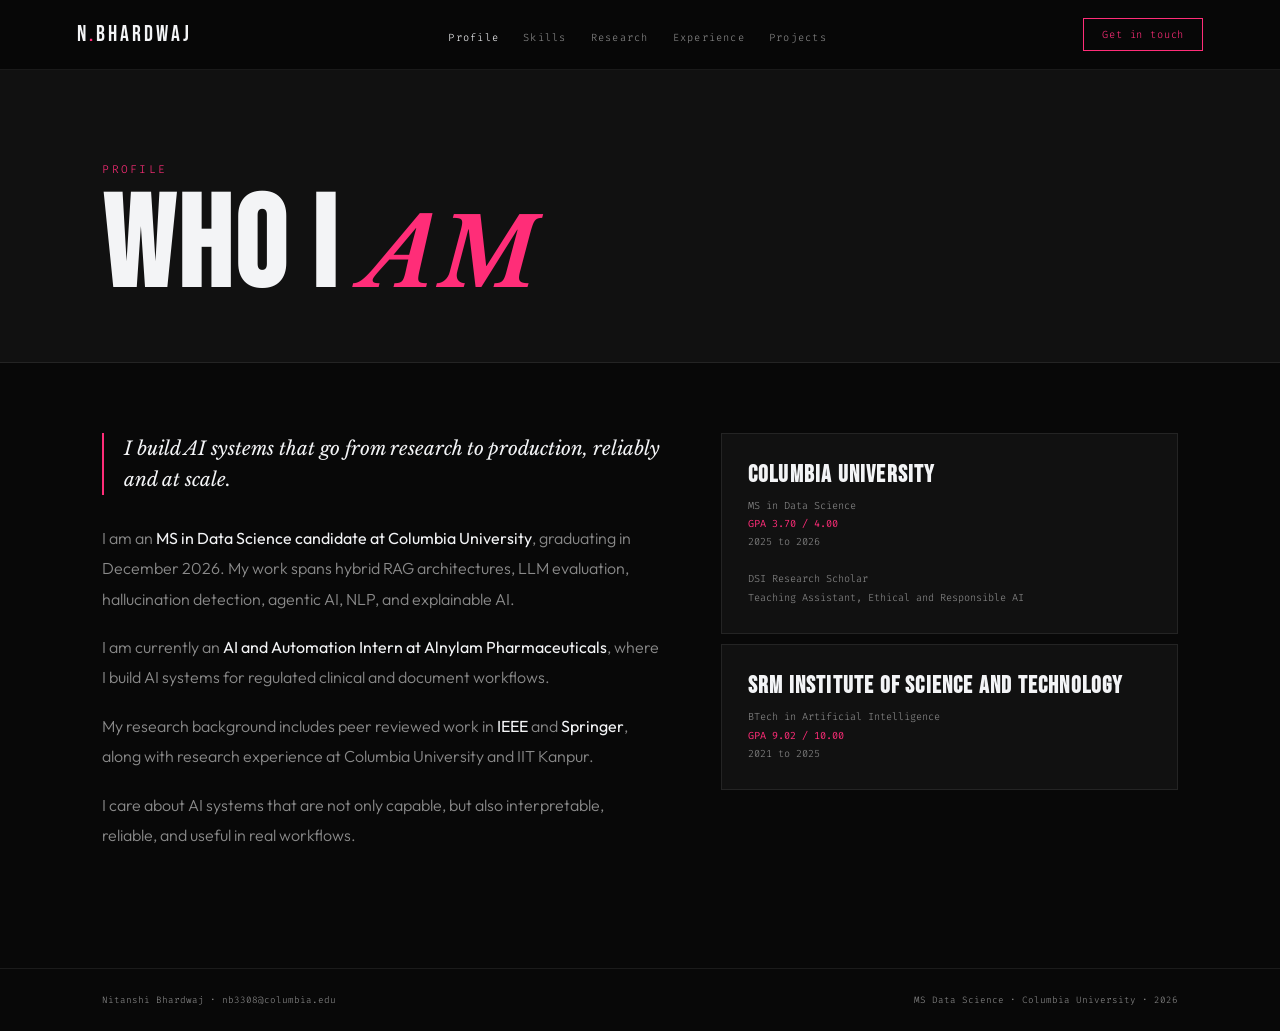
==== about.html @ 524f8d80 "Add about.html" ====
<!DOCTYPE html>
<html lang="en">
<head>
<meta charset="UTF-8"/>
<meta name="viewport" content="width=device-width,initial-scale=1.0"/>
<title>Profile | Nitanshi Bhardwaj</title>
<meta name="description" content="Nitanshi Bhardwaj, Columbia MS Data Science, AI and Machine Learning portfolio"/>
<link href="https://fonts.googleapis.com/css2?family=Bebas+Neue&family=Fira+Code:wght@300;400;500&family=Libre+Baskerville:ital,wght@0,400;0,700;1,400&family=Outfit:wght@300;400;500&display=swap" rel="stylesheet"/>
<link rel="stylesheet" href="assets/site.css"/>
</head><body><nav>
<a class="nav-mark" href="index.html">N<span>.</span>BHARDWAJ</a>
<ul class="nav-links">
<li><a class="active" href="about.html">Profile</a></li>
<li><a class="" href="skills.html">Skills</a></li>
<li><a class="" href="research.html">Research</a></li>
<li><a class="" href="experience.html">Experience</a></li>
<li><a class="" href="projects.html">Projects</a></li>
</ul>
<a class="nav-cta" href="contact.html">Get in touch</a>
</nav>
<header class="page-head"><div class="kicker">Profile</div><h1>WHO I <em>AM</em></h1></header>
<main class="page"><div class="content-grid">
<div class="prose"><div class="quote">I build AI systems that go from research to production, reliably and at scale.</div>
<p>I am an <strong>MS in Data Science candidate at Columbia University</strong>, graduating in December 2026. My work spans hybrid RAG architectures, LLM evaluation, hallucination detection, agentic AI, NLP, and explainable AI.</p>
<p>I am currently an <strong>AI and Automation Intern at Alnylam Pharmaceuticals</strong>, where I build AI systems for regulated clinical and document workflows.</p>
<p>My research background includes peer reviewed work in <strong>IEEE</strong> and <strong>Springer</strong>, along with research experience at Columbia University and IIT Kanpur.</p>
<p>I care about AI systems that are not only capable, but also interpretable, reliable, and useful in real workflows.</p></div>
<div><div class="info-card"><h3>Columbia University</h3><div class="meta">MS in Data Science<br/><strong>GPA 3.70 / 4.00</strong><br/>2025 to 2026<br/><br/>DSI Research Scholar<br/>Teaching Assistant, Ethical and Responsible AI</div></div>
<div class="info-card"><h3>SRM Institute of Science and Technology</h3><div class="meta">BTech in Artificial Intelligence<br/><strong>GPA 9.02 / 10.00</strong><br/>2021 to 2025</div></div></div>
</div></main><footer><span>Nitanshi Bhardwaj · nb3308@columbia.edu</span><span>MS Data Science · Columbia University · 2026</span></footer><script src="assets/site.js"></script></body></html>
---- assets/site.css ----
:root{
  --black:#080808;
  --dark:#111111;
  --dark2:#181818;
  --fuchsia:#FF2D78;
  --f2:rgba(255,45,120,.09);
  --white:#F3F4F6;
  --off:#8A8A8A;
  --border:rgba(255,255,255,.08);
  --green:#00E5A0;
  --blue:#4FC3F7;
  --purple:#A78BFA;
}
*{box-sizing:border-box;margin:0;padding:0}
html{scroll-behavior:smooth}
body{background:var(--black);color:var(--white);font-family:'Outfit',sans-serif;font-weight:300;min-height:100vh}
a{color:inherit}
nav{position:sticky;top:0;z-index:50;padding:18px 6vw;display:flex;align-items:center;justify-content:space-between;border-bottom:1px solid var(--border);background:rgba(8,8,8,.92);backdrop-filter:blur(18px)}
.nav-mark{font-family:'Bebas Neue',sans-serif;font-size:1.35rem;letter-spacing:.14em;text-decoration:none}
.nav-mark span{color:var(--fuchsia)}
.nav-links{display:flex;gap:24px;list-style:none}
.nav-links a{font-family:'Fira Code',monospace;font-size:.65rem;color:var(--off);text-decoration:none;letter-spacing:.12em;transition:.2s}
.nav-links a:hover,.nav-links a.active{color:var(--white)}
.nav-cta{padding:9px 18px;border:1px solid var(--fuchsia);font-family:'Fira Code',monospace;font-size:.65rem;color:var(--fuchsia);text-decoration:none;letter-spacing:.08em}
.nav-cta:hover{background:var(--fuchsia);color:var(--black)}
.hero{min-height:68vh;padding:100px 8vw 64px;display:flex;align-items:flex-end;position:relative;overflow:hidden;border-bottom:1px solid var(--border)}
.hero::before{content:'';position:absolute;inset:-20%;background:
radial-gradient(circle at 80% 25%,rgba(255,45,120,.13),transparent 28%),
radial-gradient(circle at 15% 75%,rgba(79,195,247,.07),transparent 28%);
animation:drift 12s ease-in-out infinite alternate}
.hero::after{content:'';position:absolute;inset:0;background-image:linear-gradient(rgba(255,255,255,.025) 1px,transparent 1px),linear-gradient(90deg,rgba(255,255,255,.025) 1px,transparent 1px);background-size:34px 34px;mask-image:linear-gradient(to bottom,black,transparent 90%)}
.hero-inner{position:relative;z-index:2;max-width:1050px}
.kicker{font-family:'Fira Code',monospace;color:var(--fuchsia);letter-spacing:.2em;text-transform:uppercase;font-size:.7rem;margin-bottom:16px}
.hero h1,.page-head h1{font-family:'Bebas Neue',sans-serif;font-size:clamp(4rem,10vw,9rem);line-height:.88;letter-spacing:.025em}
.hero h1 em,.page-head h1 em{font-family:'Libre Baskerville',serif;font-style:italic;color:var(--fuchsia);font-size:.74em}
.hero-copy{max-width:700px;color:var(--off);font-size:1rem;line-height:1.85;margin-top:28px}
.hero-copy strong{color:var(--white);font-weight:400}
.hero-actions{display:flex;gap:10px;flex-wrap:wrap;margin-top:28px}
.btn{display:inline-flex;align-items:center;gap:9px;padding:12px 20px;border:1px solid var(--border);font-family:'Fira Code',monospace;font-size:.66rem;text-decoration:none;letter-spacing:.08em;color:var(--off);transition:.2s}
.btn:hover{color:var(--white);border-color:var(--white)}
.btn.primary{color:var(--fuchsia);border-color:rgba(255,45,120,.45);background:var(--f2)}
.btn.primary:hover{background:var(--fuchsia);color:var(--black);border-color:var(--fuchsia)}
.home-sections{padding:80px 8vw 100px}
.section-grid{display:grid;grid-template-columns:repeat(2,minmax(0,1fr));gap:2px;background:var(--border);border:1px solid var(--border)}
.section-card{background:var(--black);min-height:190px;padding:34px;display:flex;flex-direction:column;justify-content:space-between;text-decoration:none;position:relative;overflow:hidden;transition:.25s}
.section-card:hover{background:var(--dark)}
.section-card::before{content:'';position:absolute;left:0;top:0;width:100%;height:1px;background:var(--fuchsia);transform:scaleX(0);transform-origin:left;transition:.45s}
.section-card:hover::before{transform:scaleX(1)}
.section-index{font-family:'Fira Code',monospace;color:rgba(255,45,120,.5);font-size:.62rem;letter-spacing:.14em}
.section-title{font-family:'Bebas Neue',sans-serif;font-size:clamp(2rem,4vw,3.7rem);letter-spacing:.04em}
.section-arrow{font-family:'Fira Code',monospace;color:var(--off);font-size:.7rem;transition:.2s}
.section-card:hover .section-arrow{color:var(--fuchsia);transform:translateX(5px)}
.projects-preview{grid-column:1/-1;min-height:auto}
.project-mini-list{display:grid;grid-template-columns:repeat(2,minmax(0,1fr));gap:1px;background:var(--border);margin-top:22px}
.project-mini{background:var(--black);padding:22px;text-decoration:none;transition:.2s}
.project-mini:hover{background:var(--dark2)}
.project-mini h3{font-family:'Libre Baskerville',serif;font-size:1rem;line-height:1.4;margin-bottom:12px}
.tags{display:flex;flex-wrap:wrap;gap:6px}
.tag{padding:4px 9px;border:1px solid var(--border);font-family:'Fira Code',monospace;font-size:.58rem;color:var(--off)}
.page-head{padding:92px 8vw 56px;border-bottom:1px solid var(--border);background:var(--dark)}
.page-head p{max-width:680px;color:var(--off);line-height:1.8;margin-top:20px}
.page{padding:70px 8vw 100px;max-width:1280px;margin:0 auto}
.content-grid{display:grid;grid-template-columns:1.1fr .9fr;gap:60px}
.prose p{color:var(--off);line-height:1.9;margin-bottom:18px;font-size:1rem}
.prose strong{color:var(--white);font-weight:400}
.quote{font-family:'Libre Baskerville',serif;font-style:italic;font-size:1.18rem;line-height:1.65;border-left:2px solid var(--fuchsia);padding-left:20px;margin-bottom:28px}
.info-card{border:1px solid var(--border);background:var(--dark);padding:26px;margin-bottom:10px}
.info-card h3{font-family:'Bebas Neue',sans-serif;font-size:1.5rem;letter-spacing:.05em;margin-bottom:8px}
.meta{font-family:'Fira Code',monospace;font-size:.64rem;color:var(--off);line-height:1.8}
.meta strong{color:var(--fuchsia);font-weight:400}
.skill-group{padding:28px 0;border-bottom:1px solid var(--border)}
.skill-group:first-child{border-top:1px solid var(--border)}
.skill-group h3{font-family:'Fira Code',monospace;text-transform:uppercase;letter-spacing:.14em;font-size:.68rem;color:var(--fuchsia);margin-bottom:16px}
.skill-pills{display:flex;flex-wrap:wrap;gap:8px}
.skill-pill{padding:7px 12px;border:1px solid var(--border);color:var(--off);font-size:.86rem;transition:.2s}
.skill-pill:hover{border-color:var(--fuchsia);color:var(--fuchsia)}
.timeline{display:flex;flex-direction:column}
.timeline-item{display:grid;grid-template-columns:160px 1fr;gap:42px;padding:36px 0;border-bottom:1px solid var(--border)}
.timeline-item:first-child{border-top:1px solid var(--border)}
.period{font-family:'Fira Code',monospace;font-size:.64rem;color:var(--off);line-height:1.7}
.role{font-family:'Bebas Neue',sans-serif;font-size:1.7rem;letter-spacing:.05em}
.org{font-family:'Fira Code',monospace;color:var(--fuchsia);font-size:.68rem;letter-spacing:.08em;margin:5px 0 14px}
.bullets{list-style:none}
.bullets li{color:var(--off);line-height:1.75;margin:7px 0;padding-left:18px;position:relative}
.bullets li::before{content:'›';position:absolute;left:0;color:var(--fuchsia)}
.research-list{display:flex;flex-direction:column}
.paper{padding:36px 0;border-bottom:1px solid var(--border)}
.paper:first-child{border-top:1px solid var(--border)}
.paper-label{font-family:'Fira Code',monospace;color:var(--fuchsia);font-size:.64rem;letter-spacing:.14em;margin-bottom:12px}
.paper h2{font-family:'Libre Baskerville',serif;font-size:1.3rem;line-height:1.45;margin-bottom:12px}
.paper h2 a{text-decoration:none}
.paper h2 a:hover{color:var(--fuchsia)}
.paper p{color:var(--off);line-height:1.8;max-width:780px}
.project-detail{padding:44px 0;border-bottom:1px solid var(--border);scroll-margin-top:85px}
.project-detail:first-child{border-top:1px solid var(--border)}
.project-detail h2{font-family:'Libre Baskerville',serif;font-size:1.35rem;line-height:1.45;margin-bottom:14px}
.project-detail p{color:var(--off);line-height:1.8;max-width:820px;margin-bottom:16px}
.project-links{display:flex;gap:8px;flex-wrap:wrap;margin-top:18px}
.contact-grid{display:grid;grid-template-columns:repeat(2,minmax(0,1fr));gap:2px;background:var(--border)}
.contact-card{background:var(--black);padding:34px;text-decoration:none;min-height:150px;display:flex;flex-direction:column;justify-content:space-between;transition:.2s}
.contact-card:hover{background:var(--dark)}
.contact-card strong{font-family:'Bebas Neue',sans-serif;font-size:2rem;letter-spacing:.04em}
.contact-card span{font-family:'Fira Code',monospace;color:var(--off);font-size:.64rem}
footer{padding:25px 8vw;border-top:1px solid var(--border);display:flex;justify-content:space-between;gap:20px;color:var(--off);font-family:'Fira Code',monospace;font-size:.58rem}
@keyframes drift{from{transform:translate3d(-1%,0,0) scale(1)}to{transform:translate3d(2%,1%,0) scale(1.04)}}
@media(max-width:900px){
  .nav-links{display:none}
  nav{padding:16px 5vw}
  .hero,.page-head{padding-left:6vw;padding-right:6vw}
  .home-sections,.page{padding-left:6vw;padding-right:6vw}
  .section-grid,.content-grid,.contact-grid{grid-template-columns:1fr}
  .project-mini-list{grid-template-columns:1fr}
  .timeline-item{grid-template-columns:1fr;gap:14px}
  footer{flex-direction:column}
}
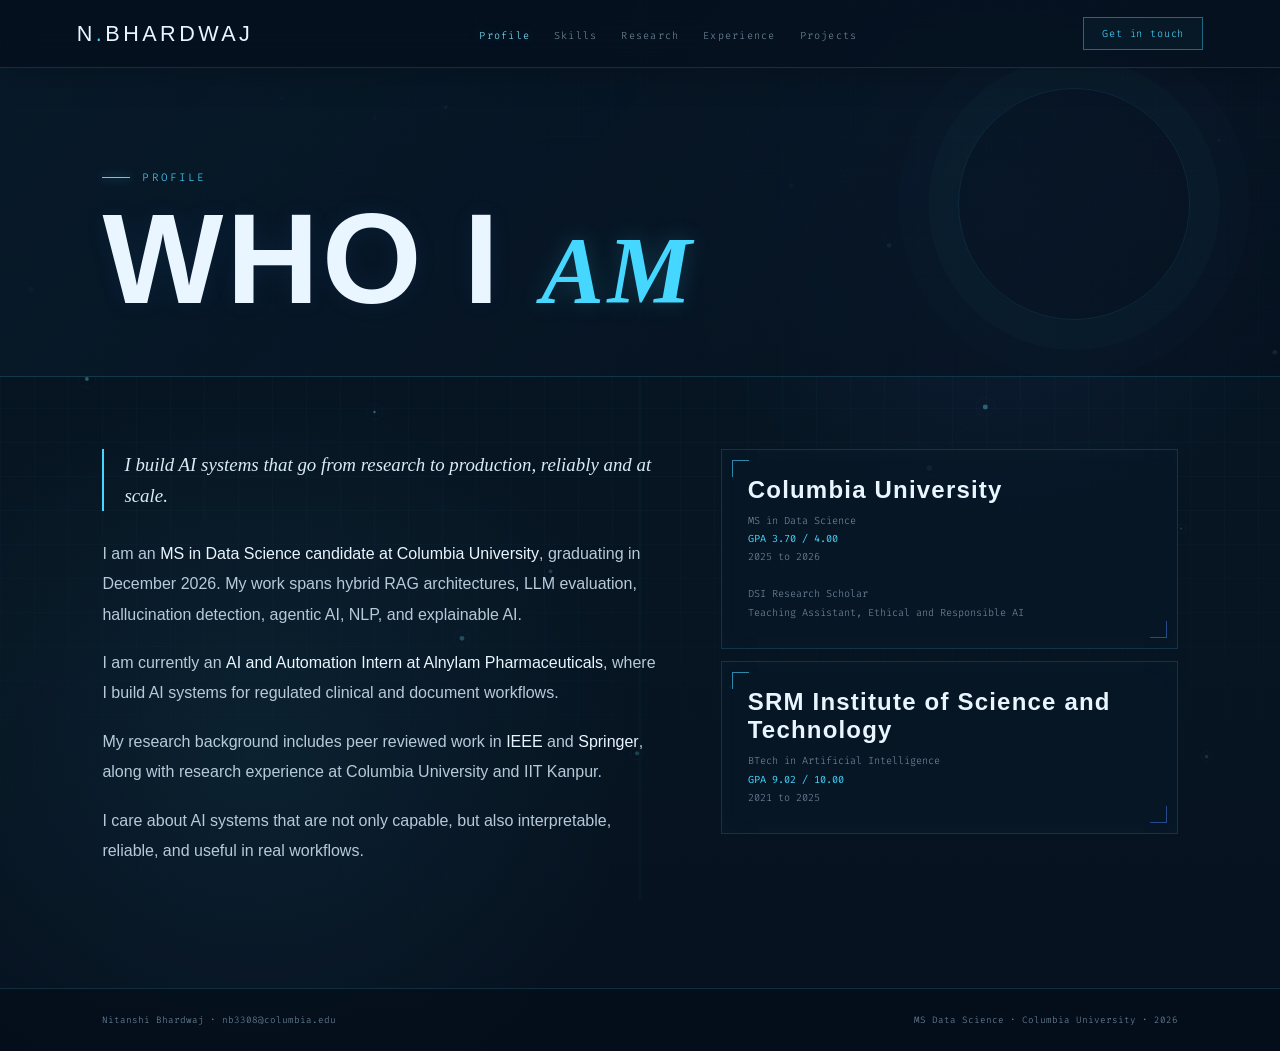
==== commit 32fab2df: "Refresh about.html with Inter Tight and latest layout" ====
--- a/about.html
+++ b/about.html
@@ -5,7 +5,7 @@
 <meta name="viewport" content="width=device-width,initial-scale=1.0"/>
 <title>Profile | Nitanshi Bhardwaj</title>
 <meta name="description" content="Nitanshi Bhardwaj, Columbia MS Data Science, AI and Machine Learning portfolio"/>
-<link href="https://fonts.googleapis.com/css2?family=Bebas+Neue&family=Fira+Code:wght@300;400;500&family=Libre+Baskerville:ital,wght@0,400;0,700;1,400&family=Outfit:wght@300;400;500&display=swap" rel="stylesheet"/>
+<link href="https://fonts.googleapis.com/css2?family=Inter+Tight:ital,wght@0,300;0,400;0,500;0,600;0,700;1,500;1,600&family=Fira+Code:wght@300;400;500&display=swap" rel="stylesheet"/>
 <link rel="stylesheet" href="assets/site.css"/>
 </head><body><nav>
 <a class="nav-mark" href="index.html">N<span>.</span>BHARDWAJ</a>
--- a/assets/site.css
+++ b/assets/site.css
@@ -1,109 +1,509 @@
 
 :root{
-  --black:#080808;
-  --dark:#111111;
-  --dark2:#181818;
-  --fuchsia:#FF2D78;
-  --f2:rgba(255,45,120,.09);
-  --white:#F3F4F6;
-  --off:#8A8A8A;
-  --border:rgba(255,255,255,.08);
-  --green:#00E5A0;
-  --blue:#4FC3F7;
-  --purple:#A78BFA;
+  --bg:#06111f;
+  --bg2:#081827;
+  --panel:rgba(8,24,39,.78);
+  --panel2:rgba(10,31,49,.72);
+  --cyan:#45d7ff;
+  --cyan2:#7ee8ff;
+  --blue:#4f8cff;
+  --violet:#8b7cf6;
+  --white:#eaf6ff;
+  --text:#b7cad9;
+  --muted:#71899d;
+  --line:rgba(69,215,255,.16);
+  --line2:rgba(79,140,255,.18);
+  --grid:rgba(76,164,220,.055);
+  --glow:0 0 24px rgba(69,215,255,.13);
 }
 *{box-sizing:border-box;margin:0;padding:0}
-html{scroll-behavior:smooth}
-body{background:var(--black);color:var(--white);font-family:'Outfit',sans-serif;font-weight:300;min-height:100vh}
+html{scroll-behavior:smooth;background:var(--bg)}
+body{
+  color:var(--white);
+  font-family:'Outfit',sans-serif;
+  font-weight:300;
+  min-height:100vh;
+  background:
+    radial-gradient(circle at 78% 18%,rgba(79,140,255,.11),transparent 26%),
+    radial-gradient(circle at 20% 72%,rgba(69,215,255,.07),transparent 30%),
+    linear-gradient(180deg,#06111f 0%,#071522 50%,#06111f 100%);
+  overflow-x:hidden;
+}
+body::before{
+  content:'';
+  position:fixed;
+  inset:0;
+  pointer-events:none;
+  z-index:0;
+  background-image:
+    linear-gradient(var(--grid) 1px,transparent 1px),
+    linear-gradient(90deg,var(--grid) 1px,transparent 1px);
+  background-size:34px 34px;
+  mask-image:linear-gradient(to bottom,rgba(0,0,0,.95),rgba(0,0,0,.42) 70%,transparent);
+}
+body::after{
+  content:'';
+  position:fixed;
+  inset:0;
+  pointer-events:none;
+  z-index:0;
+  background:linear-gradient(90deg,transparent 49.8%,rgba(69,215,255,.035) 50%,transparent 50.2%);
+}
 a{color:inherit}
-nav{position:sticky;top:0;z-index:50;padding:18px 6vw;display:flex;align-items:center;justify-content:space-between;border-bottom:1px solid var(--border);background:rgba(8,8,8,.92);backdrop-filter:blur(18px)}
-.nav-mark{font-family:'Bebas Neue',sans-serif;font-size:1.35rem;letter-spacing:.14em;text-decoration:none}
-.nav-mark span{color:var(--fuchsia)}
+nav,.hero,.home-sections,.page-head,.page,footer{position:relative;z-index:2}
+#neural-canvas{
+  position:fixed;
+  inset:0;
+  width:100%;
+  height:100%;
+  z-index:1;
+  pointer-events:none;
+  opacity:.5;
+}
+nav{
+  position:sticky;
+  top:0;
+  z-index:50;
+  padding:17px 6vw;
+  display:flex;
+  align-items:center;
+  justify-content:space-between;
+  border-bottom:1px solid var(--line);
+  background:rgba(6,17,31,.83);
+  backdrop-filter:blur(18px);
+  box-shadow:0 10px 30px rgba(0,0,0,.16);
+}
+.nav-mark{
+  font-family:'Bebas Neue',sans-serif;
+  font-size:1.35rem;
+  letter-spacing:.16em;
+  text-decoration:none;
+  color:var(--white);
+}
+.nav-mark span{color:var(--cyan)}
 .nav-links{display:flex;gap:24px;list-style:none}
-.nav-links a{font-family:'Fira Code',monospace;font-size:.65rem;color:var(--off);text-decoration:none;letter-spacing:.12em;transition:.2s}
-.nav-links a:hover,.nav-links a.active{color:var(--white)}
-.nav-cta{padding:9px 18px;border:1px solid var(--fuchsia);font-family:'Fira Code',monospace;font-size:.65rem;color:var(--fuchsia);text-decoration:none;letter-spacing:.08em}
-.nav-cta:hover{background:var(--fuchsia);color:var(--black)}
-.hero{min-height:68vh;padding:100px 8vw 64px;display:flex;align-items:flex-end;position:relative;overflow:hidden;border-bottom:1px solid var(--border)}
-.hero::before{content:'';position:absolute;inset:-20%;background:
-radial-gradient(circle at 80% 25%,rgba(255,45,120,.13),transparent 28%),
-radial-gradient(circle at 15% 75%,rgba(79,195,247,.07),transparent 28%);
-animation:drift 12s ease-in-out infinite alternate}
-.hero::after{content:'';position:absolute;inset:0;background-image:linear-gradient(rgba(255,255,255,.025) 1px,transparent 1px),linear-gradient(90deg,rgba(255,255,255,.025) 1px,transparent 1px);background-size:34px 34px;mask-image:linear-gradient(to bottom,black,transparent 90%)}
-.hero-inner{position:relative;z-index:2;max-width:1050px}
-.kicker{font-family:'Fira Code',monospace;color:var(--fuchsia);letter-spacing:.2em;text-transform:uppercase;font-size:.7rem;margin-bottom:16px}
-.hero h1,.page-head h1{font-family:'Bebas Neue',sans-serif;font-size:clamp(4rem,10vw,9rem);line-height:.88;letter-spacing:.025em}
-.hero h1 em,.page-head h1 em{font-family:'Libre Baskerville',serif;font-style:italic;color:var(--fuchsia);font-size:.74em}
-.hero-copy{max-width:700px;color:var(--off);font-size:1rem;line-height:1.85;margin-top:28px}
+.nav-links a{
+  font-family:'Fira Code',monospace;
+  font-size:.64rem;
+  color:var(--muted);
+  text-decoration:none;
+  letter-spacing:.12em;
+  transition:.2s;
+}
+.nav-links a:hover,.nav-links a.active{color:var(--cyan2);text-shadow:0 0 12px rgba(69,215,255,.35)}
+.nav-cta,.btn{
+  position:relative;
+  overflow:hidden;
+}
+.nav-cta{
+  padding:9px 18px;
+  border:1px solid rgba(69,215,255,.42);
+  font-family:'Fira Code',monospace;
+  font-size:.64rem;
+  color:var(--cyan);
+  text-decoration:none;
+  letter-spacing:.08em;
+  background:rgba(69,215,255,.035);
+  transition:.2s;
+}
+.nav-cta:hover{background:rgba(69,215,255,.12);box-shadow:var(--glow)}
+.hero{
+  min-height:72vh;
+  padding:110px 8vw 72px;
+  display:flex;
+  align-items:flex-end;
+  overflow:hidden;
+  border-bottom:1px solid var(--line);
+  background:
+    linear-gradient(90deg,rgba(6,17,31,.96) 0%,rgba(6,17,31,.84) 45%,rgba(6,17,31,.36) 100%);
+}
+.hero::before{
+  content:'';
+  position:absolute;
+  right:6vw;
+  top:13%;
+  width:min(34vw,460px);
+  aspect-ratio:1;
+  border:1px solid rgba(69,215,255,.16);
+  border-radius:50%;
+  box-shadow:
+    0 0 0 32px rgba(79,140,255,.025),
+    0 0 0 64px rgba(69,215,255,.018),
+    inset 0 0 40px rgba(69,215,255,.03);
+  animation:orb 10s ease-in-out infinite;
+}
+.hero::after{
+  content:'+   +   +   +   +';
+  position:absolute;
+  right:8vw;
+  top:20%;
+  width:26vw;
+  min-width:250px;
+  color:rgba(69,215,255,.11);
+  font-family:'Fira Code',monospace;
+  letter-spacing:2.6em;
+  line-height:4.5;
+  transform:rotate(-8deg);
+}
+.hero-inner{position:relative;z-index:3;max-width:1050px}
+.kicker{
+  display:inline-flex;
+  align-items:center;
+  gap:12px;
+  font-family:'Fira Code',monospace;
+  color:var(--cyan);
+  letter-spacing:.2em;
+  text-transform:uppercase;
+  font-size:.68rem;
+  margin-bottom:18px;
+}
+.kicker::before{
+  content:'';
+  width:28px;
+  height:1px;
+  background:var(--cyan);
+  box-shadow:0 0 10px rgba(69,215,255,.7);
+}
+.hero h1,.page-head h1{
+  font-family:'Bebas Neue',sans-serif;
+  font-size:clamp(4rem,10vw,9rem);
+  line-height:.88;
+  letter-spacing:.025em;
+  color:var(--white);
+  text-shadow:0 0 24px rgba(79,140,255,.08);
+}
+.hero h1 em,.page-head h1 em{
+  font-family:'Libre Baskerville',serif;
+  font-style:italic;
+  color:var(--cyan);
+  font-size:.74em;
+  text-shadow:0 0 24px rgba(69,215,255,.2);
+}
+.hero-copy{
+  max-width:720px;
+  color:var(--text);
+  font-size:1rem;
+  line-height:1.85;
+  margin-top:28px;
+}
 .hero-copy strong{color:var(--white);font-weight:400}
-.hero-actions{display:flex;gap:10px;flex-wrap:wrap;margin-top:28px}
-.btn{display:inline-flex;align-items:center;gap:9px;padding:12px 20px;border:1px solid var(--border);font-family:'Fira Code',monospace;font-size:.66rem;text-decoration:none;letter-spacing:.08em;color:var(--off);transition:.2s}
-.btn:hover{color:var(--white);border-color:var(--white)}
-.btn.primary{color:var(--fuchsia);border-color:rgba(255,45,120,.45);background:var(--f2)}
-.btn.primary:hover{background:var(--fuchsia);color:var(--black);border-color:var(--fuchsia)}
-.home-sections{padding:80px 8vw 100px}
-.section-grid{display:grid;grid-template-columns:repeat(2,minmax(0,1fr));gap:2px;background:var(--border);border:1px solid var(--border)}
-.section-card{background:var(--black);min-height:190px;padding:34px;display:flex;flex-direction:column;justify-content:space-between;text-decoration:none;position:relative;overflow:hidden;transition:.25s}
-.section-card:hover{background:var(--dark)}
-.section-card::before{content:'';position:absolute;left:0;top:0;width:100%;height:1px;background:var(--fuchsia);transform:scaleX(0);transform-origin:left;transition:.45s}
-.section-card:hover::before{transform:scaleX(1)}
-.section-index{font-family:'Fira Code',monospace;color:rgba(255,45,120,.5);font-size:.62rem;letter-spacing:.14em}
-.section-title{font-family:'Bebas Neue',sans-serif;font-size:clamp(2rem,4vw,3.7rem);letter-spacing:.04em}
-.section-arrow{font-family:'Fira Code',monospace;color:var(--off);font-size:.7rem;transition:.2s}
-.section-card:hover .section-arrow{color:var(--fuchsia);transform:translateX(5px)}
+.hero-actions{display:flex;gap:10px;flex-wrap:wrap;margin-top:30px}
+.btn{
+  display:inline-flex;
+  align-items:center;
+  gap:9px;
+  padding:12px 20px;
+  border:1px solid var(--line2);
+  font-family:'Fira Code',monospace;
+  font-size:.66rem;
+  text-decoration:none;
+  letter-spacing:.08em;
+  color:var(--text);
+  background:rgba(8,24,39,.5);
+  transition:.2s;
+}
+.btn:hover{color:var(--cyan2);border-color:rgba(69,215,255,.5);box-shadow:var(--glow)}
+.btn.primary{
+  color:#06111f;
+  border-color:var(--cyan);
+  background:var(--cyan);
+  font-weight:600;
+}
+.btn.primary:hover{background:var(--cyan2);color:#041018}
+.home-sections{padding:84px 8vw 104px}
+.section-grid{
+  display:grid;
+  grid-template-columns:repeat(2,minmax(0,1fr));
+  gap:12px;
+  background:transparent;
+  border:none;
+}
+.section-card{
+  background:linear-gradient(180deg,rgba(9,29,47,.7),rgba(7,22,36,.7));
+  border:1px solid var(--line);
+  min-height:190px;
+  padding:34px;
+  display:flex;
+  flex-direction:column;
+  justify-content:space-between;
+  text-decoration:none;
+  position:relative;
+  overflow:hidden;
+  transition:.25s;
+  box-shadow:inset 0 0 24px rgba(69,215,255,.015);
+}
+.section-card::before,
+.info-card::before,
+.project-mini::before,
+.contact-card::before{
+  content:'';
+  position:absolute;
+  left:10px;
+  top:10px;
+  width:16px;
+  height:16px;
+  border-left:1px solid var(--cyan);
+  border-top:1px solid var(--cyan);
+  opacity:.6;
+}
+.section-card::after,
+.info-card::after,
+.project-mini::after,
+.contact-card::after{
+  content:'';
+  position:absolute;
+  right:10px;
+  bottom:10px;
+  width:16px;
+  height:16px;
+  border-right:1px solid var(--blue);
+  border-bottom:1px solid var(--blue);
+  opacity:.45;
+}
+.section-card:hover{
+  transform:translateY(-2px);
+  border-color:rgba(69,215,255,.4);
+  background:linear-gradient(180deg,rgba(10,36,57,.82),rgba(7,24,39,.82));
+  box-shadow:0 0 30px rgba(69,215,255,.07);
+}
+.section-index{
+  font-family:'Fira Code',monospace;
+  color:rgba(69,215,255,.65);
+  font-size:.61rem;
+  letter-spacing:.14em;
+}
+.section-title{
+  font-family:'Bebas Neue',sans-serif;
+  font-size:clamp(2rem,4vw,3.7rem);
+  letter-spacing:.05em;
+}
+.section-arrow{
+  font-family:'Fira Code',monospace;
+  color:var(--muted);
+  font-size:.68rem;
+  transition:.2s;
+}
+.section-card:hover .section-arrow{color:var(--cyan);transform:translateX(5px)}
 .projects-preview{grid-column:1/-1;min-height:auto}
-.project-mini-list{display:grid;grid-template-columns:repeat(2,minmax(0,1fr));gap:1px;background:var(--border);margin-top:22px}
-.project-mini{background:var(--black);padding:22px;text-decoration:none;transition:.2s}
-.project-mini:hover{background:var(--dark2)}
-.project-mini h3{font-family:'Libre Baskerville',serif;font-size:1rem;line-height:1.4;margin-bottom:12px}
+.project-mini-list{
+  display:grid;
+  grid-template-columns:repeat(2,minmax(0,1fr));
+  gap:10px;
+  background:transparent;
+  margin-top:22px;
+}
+.project-mini{
+  position:relative;
+  background:rgba(6,20,33,.76);
+  border:1px solid rgba(69,215,255,.11);
+  padding:22px;
+  text-decoration:none;
+  transition:.2s;
+}
+.project-mini:hover{background:rgba(9,34,53,.85);border-color:rgba(69,215,255,.3)}
+.project-mini h3{
+  font-family:'Libre Baskerville',serif;
+  font-size:1rem;
+  line-height:1.4;
+  margin-bottom:12px;
+}
 .tags{display:flex;flex-wrap:wrap;gap:6px}
-.tag{padding:4px 9px;border:1px solid var(--border);font-family:'Fira Code',monospace;font-size:.58rem;color:var(--off)}
-.page-head{padding:92px 8vw 56px;border-bottom:1px solid var(--border);background:var(--dark)}
-.page-head p{max-width:680px;color:var(--off);line-height:1.8;margin-top:20px}
-.page{padding:70px 8vw 100px;max-width:1280px;margin:0 auto}
+.tag{
+  padding:4px 9px;
+  border:1px solid rgba(69,215,255,.13);
+  font-family:'Fira Code',monospace;
+  font-size:.57rem;
+  color:#8fb0c5;
+  background:rgba(69,215,255,.025);
+}
+.page-head{
+  padding:96px 8vw 60px;
+  border-bottom:1px solid var(--line);
+  background:linear-gradient(135deg,rgba(8,26,42,.92),rgba(6,17,31,.72));
+  overflow:hidden;
+}
+.page-head::after{
+  content:'';
+  position:absolute;
+  right:7vw;
+  top:20px;
+  width:230px;
+  height:230px;
+  border:1px solid rgba(69,215,255,.1);
+  border-radius:50%;
+  box-shadow:0 0 0 30px rgba(69,215,255,.018),0 0 0 60px rgba(79,140,255,.012);
+}
+.page-head p{max-width:680px;color:var(--text);line-height:1.8;margin-top:20px}
+.page{padding:72px 8vw 104px;max-width:1280px;margin:0 auto}
 .content-grid{display:grid;grid-template-columns:1.1fr .9fr;gap:60px}
-.prose p{color:var(--off);line-height:1.9;margin-bottom:18px;font-size:1rem}
+.prose p{color:var(--text);line-height:1.9;margin-bottom:18px;font-size:1rem}
 .prose strong{color:var(--white);font-weight:400}
-.quote{font-family:'Libre Baskerville',serif;font-style:italic;font-size:1.18rem;line-height:1.65;border-left:2px solid var(--fuchsia);padding-left:20px;margin-bottom:28px}
-.info-card{border:1px solid var(--border);background:var(--dark);padding:26px;margin-bottom:10px}
-.info-card h3{font-family:'Bebas Neue',sans-serif;font-size:1.5rem;letter-spacing:.05em;margin-bottom:8px}
-.meta{font-family:'Fira Code',monospace;font-size:.64rem;color:var(--off);line-height:1.8}
-.meta strong{color:var(--fuchsia);font-weight:400}
-.skill-group{padding:28px 0;border-bottom:1px solid var(--border)}
-.skill-group:first-child{border-top:1px solid var(--border)}
-.skill-group h3{font-family:'Fira Code',monospace;text-transform:uppercase;letter-spacing:.14em;font-size:.68rem;color:var(--fuchsia);margin-bottom:16px}
+.quote{
+  font-family:'Libre Baskerville',serif;
+  font-style:italic;
+  font-size:1.18rem;
+  line-height:1.65;
+  border-left:2px solid var(--cyan);
+  padding-left:20px;
+  margin-bottom:28px;
+  color:#d8ecf6;
+}
+.info-card{
+  position:relative;
+  border:1px solid var(--line);
+  background:var(--panel);
+  padding:26px;
+  margin-bottom:12px;
+  box-shadow:inset 0 0 24px rgba(69,215,255,.018);
+}
+.info-card h3{
+  font-family:'Bebas Neue',sans-serif;
+  font-size:1.5rem;
+  letter-spacing:.05em;
+  margin-bottom:8px;
+}
+.meta{font-family:'Fira Code',monospace;font-size:.64rem;color:var(--muted);line-height:1.8}
+.meta strong{color:var(--cyan);font-weight:400}
+.skill-group{
+  padding:28px 0;
+  border-bottom:1px solid var(--line);
+}
+.skill-group:first-child{border-top:1px solid var(--line)}
+.skill-group h3{
+  font-family:'Fira Code',monospace;
+  text-transform:uppercase;
+  letter-spacing:.14em;
+  font-size:.67rem;
+  color:var(--cyan);
+  margin-bottom:16px;
+}
 .skill-pills{display:flex;flex-wrap:wrap;gap:8px}
-.skill-pill{padding:7px 12px;border:1px solid var(--border);color:var(--off);font-size:.86rem;transition:.2s}
-.skill-pill:hover{border-color:var(--fuchsia);color:var(--fuchsia)}
+.skill-pill{
+  padding:7px 12px;
+  border:1px solid rgba(69,215,255,.14);
+  color:var(--text);
+  font-size:.84rem;
+  background:rgba(69,215,255,.025);
+  transition:.2s;
+}
+.skill-pill:hover{
+  border-color:rgba(69,215,255,.55);
+  color:var(--cyan2);
+  box-shadow:0 0 14px rgba(69,215,255,.07);
+}
 .timeline{display:flex;flex-direction:column}
-.timeline-item{display:grid;grid-template-columns:160px 1fr;gap:42px;padding:36px 0;border-bottom:1px solid var(--border)}
-.timeline-item:first-child{border-top:1px solid var(--border)}
-.period{font-family:'Fira Code',monospace;font-size:.64rem;color:var(--off);line-height:1.7}
+.timeline-item{
+  display:grid;
+  grid-template-columns:160px 1fr;
+  gap:42px;
+  padding:36px 0;
+  border-bottom:1px solid var(--line);
+  position:relative;
+}
+.timeline-item:first-child{border-top:1px solid var(--line)}
+.timeline-item::before{
+  content:'';
+  position:absolute;
+  left:148px;
+  top:44px;
+  width:7px;
+  height:7px;
+  border:1px solid var(--cyan);
+  border-radius:50%;
+  box-shadow:0 0 12px rgba(69,215,255,.45);
+}
+.period{font-family:'Fira Code',monospace;font-size:.64rem;color:var(--muted);line-height:1.7}
 .role{font-family:'Bebas Neue',sans-serif;font-size:1.7rem;letter-spacing:.05em}
-.org{font-family:'Fira Code',monospace;color:var(--fuchsia);font-size:.68rem;letter-spacing:.08em;margin:5px 0 14px}
+.org{font-family:'Fira Code',monospace;color:var(--cyan);font-size:.68rem;letter-spacing:.08em;margin:5px 0 14px}
 .bullets{list-style:none}
-.bullets li{color:var(--off);line-height:1.75;margin:7px 0;padding-left:18px;position:relative}
-.bullets li::before{content:'›';position:absolute;left:0;color:var(--fuchsia)}
+.bullets li{color:var(--text);line-height:1.75;margin:7px 0;padding-left:18px;position:relative}
+.bullets li::before{content:'›';position:absolute;left:0;color:var(--cyan)}
 .research-list{display:flex;flex-direction:column}
-.paper{padding:36px 0;border-bottom:1px solid var(--border)}
-.paper:first-child{border-top:1px solid var(--border)}
-.paper-label{font-family:'Fira Code',monospace;color:var(--fuchsia);font-size:.64rem;letter-spacing:.14em;margin-bottom:12px}
+.paper{
+  padding:36px 0;
+  border-bottom:1px solid var(--line);
+  position:relative;
+}
+.paper:first-child{border-top:1px solid var(--line)}
+.paper::before{
+  content:'RESEARCH NODE';
+  position:absolute;
+  right:0;
+  top:38px;
+  font-family:'Fira Code',monospace;
+  font-size:.54rem;
+  letter-spacing:.16em;
+  color:rgba(69,215,255,.22);
+}
+.paper-label{font-family:'Fira Code',monospace;color:var(--cyan);font-size:.64rem;letter-spacing:.14em;margin-bottom:12px}
 .paper h2{font-family:'Libre Baskerville',serif;font-size:1.3rem;line-height:1.45;margin-bottom:12px}
 .paper h2 a{text-decoration:none}
-.paper h2 a:hover{color:var(--fuchsia)}
-.paper p{color:var(--off);line-height:1.8;max-width:780px}
-.project-detail{padding:44px 0;border-bottom:1px solid var(--border);scroll-margin-top:85px}
-.project-detail:first-child{border-top:1px solid var(--border)}
+.paper h2 a:hover{color:var(--cyan2)}
+.paper p{color:var(--text);line-height:1.8;max-width:780px}
+.project-detail{
+  padding:44px 0;
+  border-bottom:1px solid var(--line);
+  scroll-margin-top:85px;
+  position:relative;
+}
+.project-detail:first-child{border-top:1px solid var(--line)}
+.project-detail::before{
+  content:'PROJECT';
+  position:absolute;
+  right:0;
+  top:48px;
+  color:rgba(69,215,255,.19);
+  font-family:'Fira Code',monospace;
+  font-size:.54rem;
+  letter-spacing:.18em;
+}
 .project-detail h2{font-family:'Libre Baskerville',serif;font-size:1.35rem;line-height:1.45;margin-bottom:14px}
-.project-detail p{color:var(--off);line-height:1.8;max-width:820px;margin-bottom:16px}
+.project-detail p{color:var(--text);line-height:1.8;max-width:820px;margin-bottom:16px}
 .project-links{display:flex;gap:8px;flex-wrap:wrap;margin-top:18px}
-.contact-grid{display:grid;grid-template-columns:repeat(2,minmax(0,1fr));gap:2px;background:var(--border)}
-.contact-card{background:var(--black);padding:34px;text-decoration:none;min-height:150px;display:flex;flex-direction:column;justify-content:space-between;transition:.2s}
-.contact-card:hover{background:var(--dark)}
+.contact-grid{
+  display:grid;
+  grid-template-columns:repeat(2,minmax(0,1fr));
+  gap:12px;
+  background:transparent;
+}
+.contact-card{
+  position:relative;
+  background:var(--panel);
+  border:1px solid var(--line);
+  padding:34px;
+  text-decoration:none;
+  min-height:150px;
+  display:flex;
+  flex-direction:column;
+  justify-content:space-between;
+  transition:.2s;
+}
+.contact-card:hover{
+  background:rgba(10,34,53,.88);
+  border-color:rgba(69,215,255,.4);
+  box-shadow:var(--glow);
+}
 .contact-card strong{font-family:'Bebas Neue',sans-serif;font-size:2rem;letter-spacing:.04em}
-.contact-card span{font-family:'Fira Code',monospace;color:var(--off);font-size:.64rem}
-footer{padding:25px 8vw;border-top:1px solid var(--border);display:flex;justify-content:space-between;gap:20px;color:var(--off);font-family:'Fira Code',monospace;font-size:.58rem}
-@keyframes drift{from{transform:translate3d(-1%,0,0) scale(1)}to{transform:translate3d(2%,1%,0) scale(1.04)}}
+.contact-card span{font-family:'Fira Code',monospace;color:var(--muted);font-size:.64rem}
+footer{
+  padding:25px 8vw;
+  border-top:1px solid var(--line);
+  display:flex;
+  justify-content:space-between;
+  gap:20px;
+  color:var(--muted);
+  font-family:'Fira Code',monospace;
+  font-size:.58rem;
+  background:rgba(5,15,26,.72);
+}
+@keyframes orb{
+  0%,100%{transform:translate3d(0,0,0) scale(1)}
+  50%{transform:translate3d(-16px,12px,0) scale(1.035)}
+}
+@keyframes scanline{
+  from{transform:translateX(0)}
+  to{transform:translateX(440%)}
+}
 @media(max-width:900px){
   .nav-links{display:none}
   nav{padding:16px 5vw}
@@ -112,5 +512,206 @@
   .section-grid,.content-grid,.contact-grid{grid-template-columns:1fr}
   .project-mini-list{grid-template-columns:1fr}
   .timeline-item{grid-template-columns:1fr;gap:14px}
+  .timeline-item::before{display:none}
+  .hero::before{width:70vw;right:-18vw;opacity:.45}
   footer{flex-direction:column}
 }
+
+
+/* Homepage preview refinements */
+.home-block{
+  padding-left:0 !important;
+  padding-right:0 !important;
+  border-bottom:1px solid var(--line);
+}
+.home-preview-grid{
+  display:grid;
+  grid-template-columns:repeat(2,minmax(0,1fr));
+  gap:14px;
+  margin-top:72px;
+}
+.preview-card{
+  position:relative;
+  min-height:285px;
+  padding:34px;
+  display:flex;
+  flex-direction:column;
+  border:1px solid rgba(69,215,255,.2);
+  background:
+    linear-gradient(180deg,rgba(10,31,49,.9),rgba(6,21,35,.88));
+  box-shadow:
+    inset 0 0 40px rgba(69,215,255,.02),
+    0 14px 34px rgba(0,0,0,.15);
+  overflow:hidden;
+}
+.preview-card::before{
+  content:'';
+  position:absolute;
+  inset:0;
+  pointer-events:none;
+  background:
+    linear-gradient(90deg,transparent 49.8%,rgba(69,215,255,.035) 50%,transparent 50.2%),
+    linear-gradient(rgba(69,215,255,.028) 1px,transparent 1px),
+    linear-gradient(90deg,rgba(69,215,255,.028) 1px,transparent 1px);
+  background-size:auto,26px 26px,26px 26px;
+  opacity:.75;
+}
+.preview-card > *{position:relative;z-index:2}
+.preview-card::after{
+  content:'';
+  position:absolute;
+  left:0;
+  top:0;
+  width:100%;
+  height:2px;
+  background:linear-gradient(90deg,var(--cyan),var(--blue),transparent 72%);
+  transform:scaleX(.35);
+  transform-origin:left;
+  transition:transform .35s ease;
+}
+.preview-card:hover::after{transform:scaleX(1)}
+.preview-title-link{text-decoration:none;width:fit-content;margin-top:18px}
+.preview-title-link:hover .section-title{color:var(--cyan2)}
+.preview-list{
+  display:flex;
+  flex-direction:column;
+  gap:10px;
+  margin:26px 0 30px;
+}
+.preview-list a{
+  font-family:'Libre Baskerville',serif;
+  font-size:1rem;
+  line-height:1.45;
+  color:#dcebf5;
+  text-decoration:none;
+  padding:13px 14px;
+  border-left:1px solid rgba(69,215,255,.4);
+  background:rgba(69,215,255,.025);
+  transition:.2s;
+}
+.preview-list a:hover{
+  color:var(--cyan2);
+  background:rgba(69,215,255,.07);
+  transform:translateX(4px);
+}
+.current-role-list{
+  display:flex;
+  flex-direction:column;
+  gap:11px;
+  margin:24px 0 28px;
+}
+.current-role{
+  display:grid;
+  grid-template-columns:12px 1fr;
+  gap:11px;
+  align-items:start;
+  padding:11px 12px;
+  border:1px solid rgba(69,215,255,.1);
+  background:rgba(4,17,29,.48);
+}
+.status-dot{
+  width:7px;
+  height:7px;
+  margin-top:6px;
+  border-radius:50%;
+  background:var(--cyan);
+  box-shadow:0 0 10px rgba(69,215,255,.72);
+}
+.current-role strong{
+  display:block;
+  color:var(--white);
+  font-size:.95rem;
+  font-weight:500;
+  margin-bottom:3px;
+}
+.current-role small{
+  display:block;
+  font-family:'Fira Code',monospace;
+  color:var(--muted);
+  font-size:.59rem;
+  letter-spacing:.04em;
+}
+.projects-preview{
+  grid-column:1/-1;
+  min-height:auto;
+}
+.project-home-grid{
+  display:grid;
+  grid-template-columns:repeat(6,minmax(0,1fr));
+  gap:12px;
+  margin:24px 0 30px;
+}
+.project-home-grid .project-mini{
+  min-height:150px;
+  display:flex;
+  flex-direction:column;
+  justify-content:space-between;
+}
+.project-home-grid .project-mini:nth-child(1),
+.project-home-grid .project-mini:nth-child(2),
+.project-home-grid .project-mini:nth-child(3){grid-column:span 2}
+.project-home-grid .project-mini:nth-child(4),
+.project-home-grid .project-mini:nth-child(5){grid-column:span 3}
+.project-mini h3{margin-bottom:18px}
+.contact-strip{
+  grid-column:1/-1;
+  min-height:150px;
+  padding:30px 34px;
+  border:1px solid rgba(69,215,255,.2);
+  background:linear-gradient(90deg,rgba(9,30,48,.88),rgba(7,22,36,.78));
+  display:grid;
+  grid-template-columns:1fr auto auto;
+  gap:30px;
+  align-items:center;
+  text-decoration:none;
+  position:relative;
+  overflow:hidden;
+  transition:.25s;
+}
+.contact-strip::before{
+  content:'';
+  position:absolute;
+  width:280px;
+  height:280px;
+  right:-80px;
+  top:-140px;
+  border:1px solid rgba(69,215,255,.16);
+  border-radius:50%;
+  box-shadow:0 0 0 32px rgba(79,140,255,.025);
+}
+.contact-strip > *{position:relative;z-index:2}
+.contact-strip:hover{
+  border-color:rgba(69,215,255,.45);
+  box-shadow:0 0 30px rgba(69,215,255,.07);
+}
+.contact-strip-copy{
+  font-family:'Fira Code',monospace;
+  color:var(--muted);
+  font-size:.64rem;
+  letter-spacing:.04em;
+}
+.preview-card .section-arrow{margin-top:auto;text-decoration:none}
+.preview-card .section-index,.contact-strip .section-index{color:var(--cyan)}
+.home-sections{
+  background:linear-gradient(180deg,rgba(5,18,31,.7),rgba(6,17,31,.92));
+}
+@media(max-width:1050px){
+  .project-home-grid{grid-template-columns:repeat(2,minmax(0,1fr))}
+  .project-home-grid .project-mini:nth-child(n){grid-column:span 1}
+}
+@media(max-width:900px){
+  .home-preview-grid{grid-template-columns:1fr}
+  .project-home-grid{grid-template-columns:1fr}
+  .contact-strip{grid-template-columns:1fr;gap:16px}
+}
+
+#hero-dots{
+  position:absolute;
+  inset:0;
+  width:100%;
+  height:100%;
+  z-index:2;
+  pointer-events:none;
+  opacity:.95;
+}
+.hero-inner{position:relative;z-index:4}
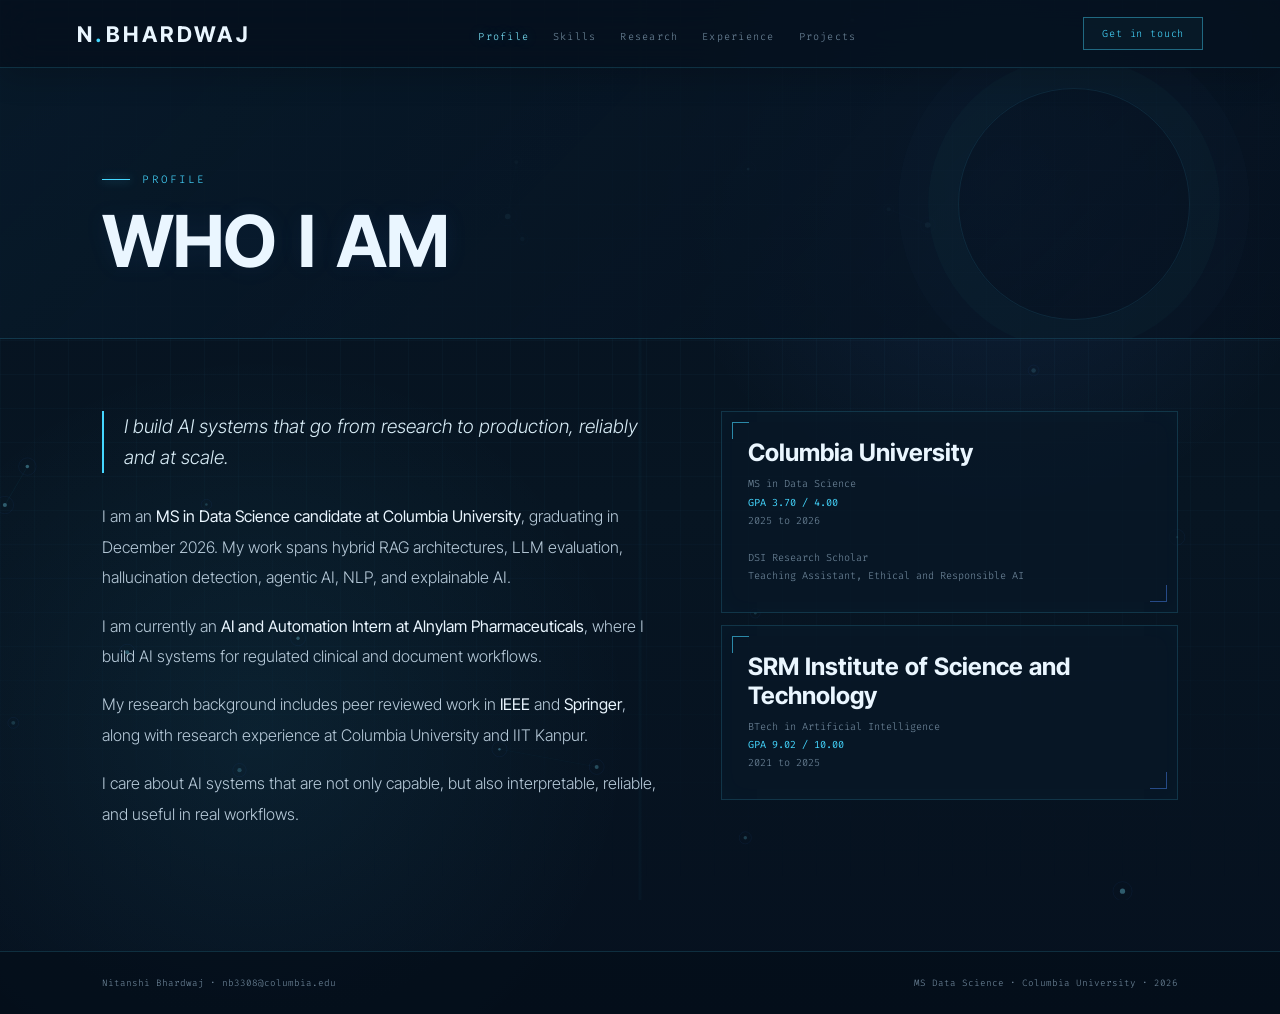
==== commit b388b0ba: "Update about.html layout and navigation" ====
--- a/about.html
+++ b/about.html
@@ -6,7 +6,7 @@
 <title>Profile | Nitanshi Bhardwaj</title>
 <meta name="description" content="Nitanshi Bhardwaj, Columbia MS Data Science, AI and Machine Learning portfolio"/>
 <link href="https://fonts.googleapis.com/css2?family=Inter+Tight:ital,wght@0,300;0,400;0,500;0,600;0,700;1,500;1,600&family=Fira+Code:wght@300;400;500&display=swap" rel="stylesheet"/>
-<link rel="stylesheet" href="assets/site.css"/>
+<link rel="stylesheet" href="assets/site.css?v=20261009-9"/>
 </head><body><nav>
 <a class="nav-mark" href="index.html">N<span>.</span>BHARDWAJ</a>
 <ul class="nav-links">
@@ -16,9 +16,9 @@
 <li><a class="" href="experience.html">Experience</a></li>
 <li><a class="" href="projects.html">Projects</a></li>
 </ul>
-<a class="nav-cta" href="contact.html">Get in touch</a>
+<a class="nav-cta" href="index.html#contact">Get in touch</a>
 </nav>
-<header class="page-head"><div class="kicker">Profile</div><h1>WHO I <em>AM</em></h1></header>
+<header class="page-head"><div class="kicker">Profile</div><h1>WHO I AM</h1></header>
 <main class="page"><div class="content-grid">
 <div class="prose"><div class="quote">I build AI systems that go from research to production, reliably and at scale.</div>
 <p>I am an <strong>MS in Data Science candidate at Columbia University</strong>, graduating in December 2026. My work spans hybrid RAG architectures, LLM evaluation, hallucination detection, agentic AI, NLP, and explainable AI.</p>
@@ -27,4 +27,4 @@
 <p>I care about AI systems that are not only capable, but also interpretable, reliable, and useful in real workflows.</p></div>
 <div><div class="info-card"><h3>Columbia University</h3><div class="meta">MS in Data Science<br/><strong>GPA 3.70 / 4.00</strong><br/>2025 to 2026<br/><br/>DSI Research Scholar<br/>Teaching Assistant, Ethical and Responsible AI</div></div>
 <div class="info-card"><h3>SRM Institute of Science and Technology</h3><div class="meta">BTech in Artificial Intelligence<br/><strong>GPA 9.02 / 10.00</strong><br/>2021 to 2025</div></div></div>
-</div></main><footer><span>Nitanshi Bhardwaj · nb3308@columbia.edu</span><span>MS Data Science · Columbia University · 2026</span></footer><script src="assets/site.js"></script></body></html>+</div></main><footer><span>Nitanshi Bhardwaj · nb3308@columbia.edu</span><span>MS Data Science · Columbia University · 2026</span></footer><script src="assets/site.js?v=20261009-9"></script></body></html>
--- a/assets/site.css
+++ b/assets/site.css
@@ -1,3 +1,4 @@
+@import url('https://fonts.googleapis.com/css2?family=Inter+Tight:ital,wght@0,300;0,400;0,500;0,600;0,700;1,500;1,600&family=Fira+Code:wght@300;400;500&display=swap');
 
 :root{
   --bg:#06111f;
@@ -20,7 +21,7 @@
 html{scroll-behavior:smooth;background:var(--bg)}
 body{
   color:var(--white);
-  font-family:'Outfit',sans-serif;
+  font-family:'Inter Tight',sans-serif;
   font-weight:300;
   min-height:100vh;
   background:
@@ -74,7 +75,7 @@
   box-shadow:0 10px 30px rgba(0,0,0,.16);
 }
 .nav-mark{
-  font-family:'Bebas Neue',sans-serif;
+  font-family:'Inter Tight',sans-serif;
   font-size:1.35rem;
   letter-spacing:.16em;
   text-decoration:none;
@@ -117,21 +118,6 @@
   background:
     linear-gradient(90deg,rgba(6,17,31,.96) 0%,rgba(6,17,31,.84) 45%,rgba(6,17,31,.36) 100%);
 }
-.hero::before{
-  content:'';
-  position:absolute;
-  right:6vw;
-  top:13%;
-  width:min(34vw,460px);
-  aspect-ratio:1;
-  border:1px solid rgba(69,215,255,.16);
-  border-radius:50%;
-  box-shadow:
-    0 0 0 32px rgba(79,140,255,.025),
-    0 0 0 64px rgba(69,215,255,.018),
-    inset 0 0 40px rgba(69,215,255,.03);
-  animation:orb 10s ease-in-out infinite;
-}
 .hero::after{
   content:'+   +   +   +   +';
   position:absolute;
@@ -165,7 +151,7 @@
   box-shadow:0 0 10px rgba(69,215,255,.7);
 }
 .hero h1,.page-head h1{
-  font-family:'Bebas Neue',sans-serif;
+  font-family:'Inter Tight',sans-serif;
   font-size:clamp(4rem,10vw,9rem);
   line-height:.88;
   letter-spacing:.025em;
@@ -173,7 +159,7 @@
   text-shadow:0 0 24px rgba(79,140,255,.08);
 }
 .hero h1 em,.page-head h1 em{
-  font-family:'Libre Baskerville',serif;
+  font-family:'Inter Tight',sans-serif;
   font-style:italic;
   color:var(--cyan);
   font-size:.74em;
@@ -273,7 +259,7 @@
   letter-spacing:.14em;
 }
 .section-title{
-  font-family:'Bebas Neue',sans-serif;
+  font-family:'Inter Tight',sans-serif;
   font-size:clamp(2rem,4vw,3.7rem);
   letter-spacing:.05em;
 }
@@ -302,7 +288,7 @@
 }
 .project-mini:hover{background:rgba(9,34,53,.85);border-color:rgba(69,215,255,.3)}
 .project-mini h3{
-  font-family:'Libre Baskerville',serif;
+  font-family:'Inter Tight',sans-serif;
   font-size:1rem;
   line-height:1.4;
   margin-bottom:12px;
@@ -339,7 +325,7 @@
 .prose p{color:var(--text);line-height:1.9;margin-bottom:18px;font-size:1rem}
 .prose strong{color:var(--white);font-weight:400}
 .quote{
-  font-family:'Libre Baskerville',serif;
+  font-family:'Inter Tight',sans-serif;
   font-style:italic;
   font-size:1.18rem;
   line-height:1.65;
@@ -357,7 +343,7 @@
   box-shadow:inset 0 0 24px rgba(69,215,255,.018);
 }
 .info-card h3{
-  font-family:'Bebas Neue',sans-serif;
+  font-family:'Inter Tight',sans-serif;
   font-size:1.5rem;
   letter-spacing:.05em;
   margin-bottom:8px;
@@ -413,7 +399,7 @@
   box-shadow:0 0 12px rgba(69,215,255,.45);
 }
 .period{font-family:'Fira Code',monospace;font-size:.64rem;color:var(--muted);line-height:1.7}
-.role{font-family:'Bebas Neue',sans-serif;font-size:1.7rem;letter-spacing:.05em}
+.role{font-family:'Inter Tight',sans-serif;font-size:1.7rem;letter-spacing:.05em}
 .org{font-family:'Fira Code',monospace;color:var(--cyan);font-size:.68rem;letter-spacing:.08em;margin:5px 0 14px}
 .bullets{list-style:none}
 .bullets li{color:var(--text);line-height:1.75;margin:7px 0;padding-left:18px;position:relative}
@@ -436,7 +422,7 @@
   color:rgba(69,215,255,.22);
 }
 .paper-label{font-family:'Fira Code',monospace;color:var(--cyan);font-size:.64rem;letter-spacing:.14em;margin-bottom:12px}
-.paper h2{font-family:'Libre Baskerville',serif;font-size:1.3rem;line-height:1.45;margin-bottom:12px}
+.paper h2{font-family:'Inter Tight',sans-serif;font-size:1.3rem;line-height:1.45;margin-bottom:12px}
 .paper h2 a{text-decoration:none}
 .paper h2 a:hover{color:var(--cyan2)}
 .paper p{color:var(--text);line-height:1.8;max-width:780px}
@@ -457,7 +443,7 @@
   font-size:.54rem;
   letter-spacing:.18em;
 }
-.project-detail h2{font-family:'Libre Baskerville',serif;font-size:1.35rem;line-height:1.45;margin-bottom:14px}
+.project-detail h2{font-family:'Inter Tight',sans-serif;font-size:1.35rem;line-height:1.45;margin-bottom:14px}
 .project-detail p{color:var(--text);line-height:1.8;max-width:820px;margin-bottom:16px}
 .project-links{display:flex;gap:8px;flex-wrap:wrap;margin-top:18px}
 .contact-grid{
@@ -483,7 +469,7 @@
   border-color:rgba(69,215,255,.4);
   box-shadow:var(--glow);
 }
-.contact-card strong{font-family:'Bebas Neue',sans-serif;font-size:2rem;letter-spacing:.04em}
+.contact-card strong{font-family:'Inter Tight',sans-serif;font-size:2rem;letter-spacing:.04em}
 .contact-card span{font-family:'Fira Code',monospace;color:var(--muted);font-size:.64rem}
 footer{
   padding:25px 8vw;
@@ -512,9 +498,7 @@
   .section-grid,.content-grid,.contact-grid{grid-template-columns:1fr}
   .project-mini-list{grid-template-columns:1fr}
   .timeline-item{grid-template-columns:1fr;gap:14px}
-  .timeline-item::before{display:none}
-  .hero::before{width:70vw;right:-18vw;opacity:.45}
-  footer{flex-direction:column}
+  .timeline-item::before{display:none}  footer{flex-direction:column}
 }
 
 
@@ -579,7 +563,7 @@
   margin:26px 0 30px;
 }
 .preview-list a{
-  font-family:'Libre Baskerville',serif;
+  font-family:'Inter Tight',sans-serif;
   font-size:1rem;
   line-height:1.45;
   color:#dcebf5;
@@ -715,3 +699,143 @@
   opacity:.95;
 }
 .hero-inner{position:relative;z-index:4}
+
+/* Inter Tight refinement */
+.hero h1,.page-head h1,.section-title,.role,.info-card h3,.contact-card strong,.nav-mark{
+  font-family:'Inter Tight',sans-serif;
+  font-weight:700;
+}
+.hero h1,.page-head h1{letter-spacing:-.045em}
+.hero h1 em,.page-head h1 em{
+  font-family:'Inter Tight',sans-serif;
+  font-style:italic;
+  font-weight:600;
+  letter-spacing:-.035em;
+}
+.section-title{letter-spacing:-.025em}
+.project-mini h3,.preview-list a,.paper h2,.project-detail h2,.quote{
+  font-family:'Inter Tight',sans-serif;
+}
+
+/* Title sizing and consistency */
+.hero h1,
+.page-head h1{
+  font-family:'Inter Tight',sans-serif;
+  font-size:clamp(3.1rem,6.4vw,6.2rem);
+  line-height:.96;
+  letter-spacing:-.035em;
+  font-weight:700;
+  font-style:normal;
+  color:var(--white);
+}
+.hero h1 em,
+.page-head h1 em{
+  font-family:'Inter Tight',sans-serif;
+  font-size:1em;
+  line-height:inherit;
+  letter-spacing:inherit;
+  font-weight:700;
+  font-style:normal;
+  color:inherit;
+  text-shadow:none;
+}
+.section-title{
+  font-family:'Inter Tight',sans-serif;
+  font-size:clamp(1.9rem,3.2vw,2.9rem);
+  line-height:1;
+  letter-spacing:-.025em;
+  font-weight:700;
+}
+.role{
+  font-family:'Inter Tight',sans-serif;
+  font-size:1.5rem;
+  line-height:1.15;
+  letter-spacing:-.015em;
+  font-weight:650;
+}
+
+
+/* Typography consistency and homepage cleanup */
+.hero h1,
+.page-head h1{
+  font-family:'Inter Tight',sans-serif;
+  font-size:clamp(2.9rem,5.6vw,5.5rem);
+  line-height:1.02;
+  letter-spacing:-.015em;
+  word-spacing:.12em;
+  font-weight:700;
+  font-style:normal;
+}
+.hero h1 em,
+.page-head h1 em{
+  font:inherit;
+  color:inherit;
+  letter-spacing:inherit;
+  word-spacing:inherit;
+  text-shadow:none;
+}
+.section-title{
+  font-family:'Inter Tight',sans-serif;
+  font-weight:700;
+  letter-spacing:-.01em;
+  word-spacing:.08em;
+}
+.role,
+.info-card h3,
+.project-mini h3,
+.paper h2,
+.project-detail h2,
+.preview-list a{
+  font-family:'Inter Tight',sans-serif;
+  letter-spacing:0;
+  word-spacing:.04em;
+}
+.role{font-weight:600}
+#skills.home-block{border-bottom:none}
+.skill-group:last-child{border-bottom:1px solid var(--line)}
+
+.home-contact{
+  grid-column:1/-1;
+  margin-top:8px;
+  padding:30px 0 4px;
+}
+.home-contact .kicker{margin-bottom:18px}
+.contact-mini-grid{
+  display:grid;
+  grid-template-columns:repeat(4,minmax(0,1fr));
+  gap:10px;
+}
+.contact-mini{
+  min-height:92px;
+  padding:16px 18px;
+  border:1px solid rgba(69,215,255,.18);
+  background:rgba(7,24,39,.72);
+  text-decoration:none;
+  display:flex;
+  flex-direction:column;
+  justify-content:space-between;
+  transition:.2s;
+}
+.contact-mini:hover{
+  border-color:rgba(69,215,255,.45);
+  background:rgba(10,34,53,.86);
+  box-shadow:0 0 20px rgba(69,215,255,.06);
+}
+.contact-mini strong{
+  font-family:'Inter Tight',sans-serif;
+  font-size:1.05rem;
+  font-weight:600;
+  letter-spacing:0;
+}
+.contact-mini span{
+  font-family:'Fira Code',monospace;
+  color:var(--muted);
+  font-size:.56rem;
+  line-height:1.45;
+}
+@media(max-width:900px){
+  .contact-mini-grid{grid-template-columns:repeat(2,minmax(0,1fr))}
+}
+@media(max-width:560px){
+  .contact-mini-grid{grid-template-columns:1fr}
+}
